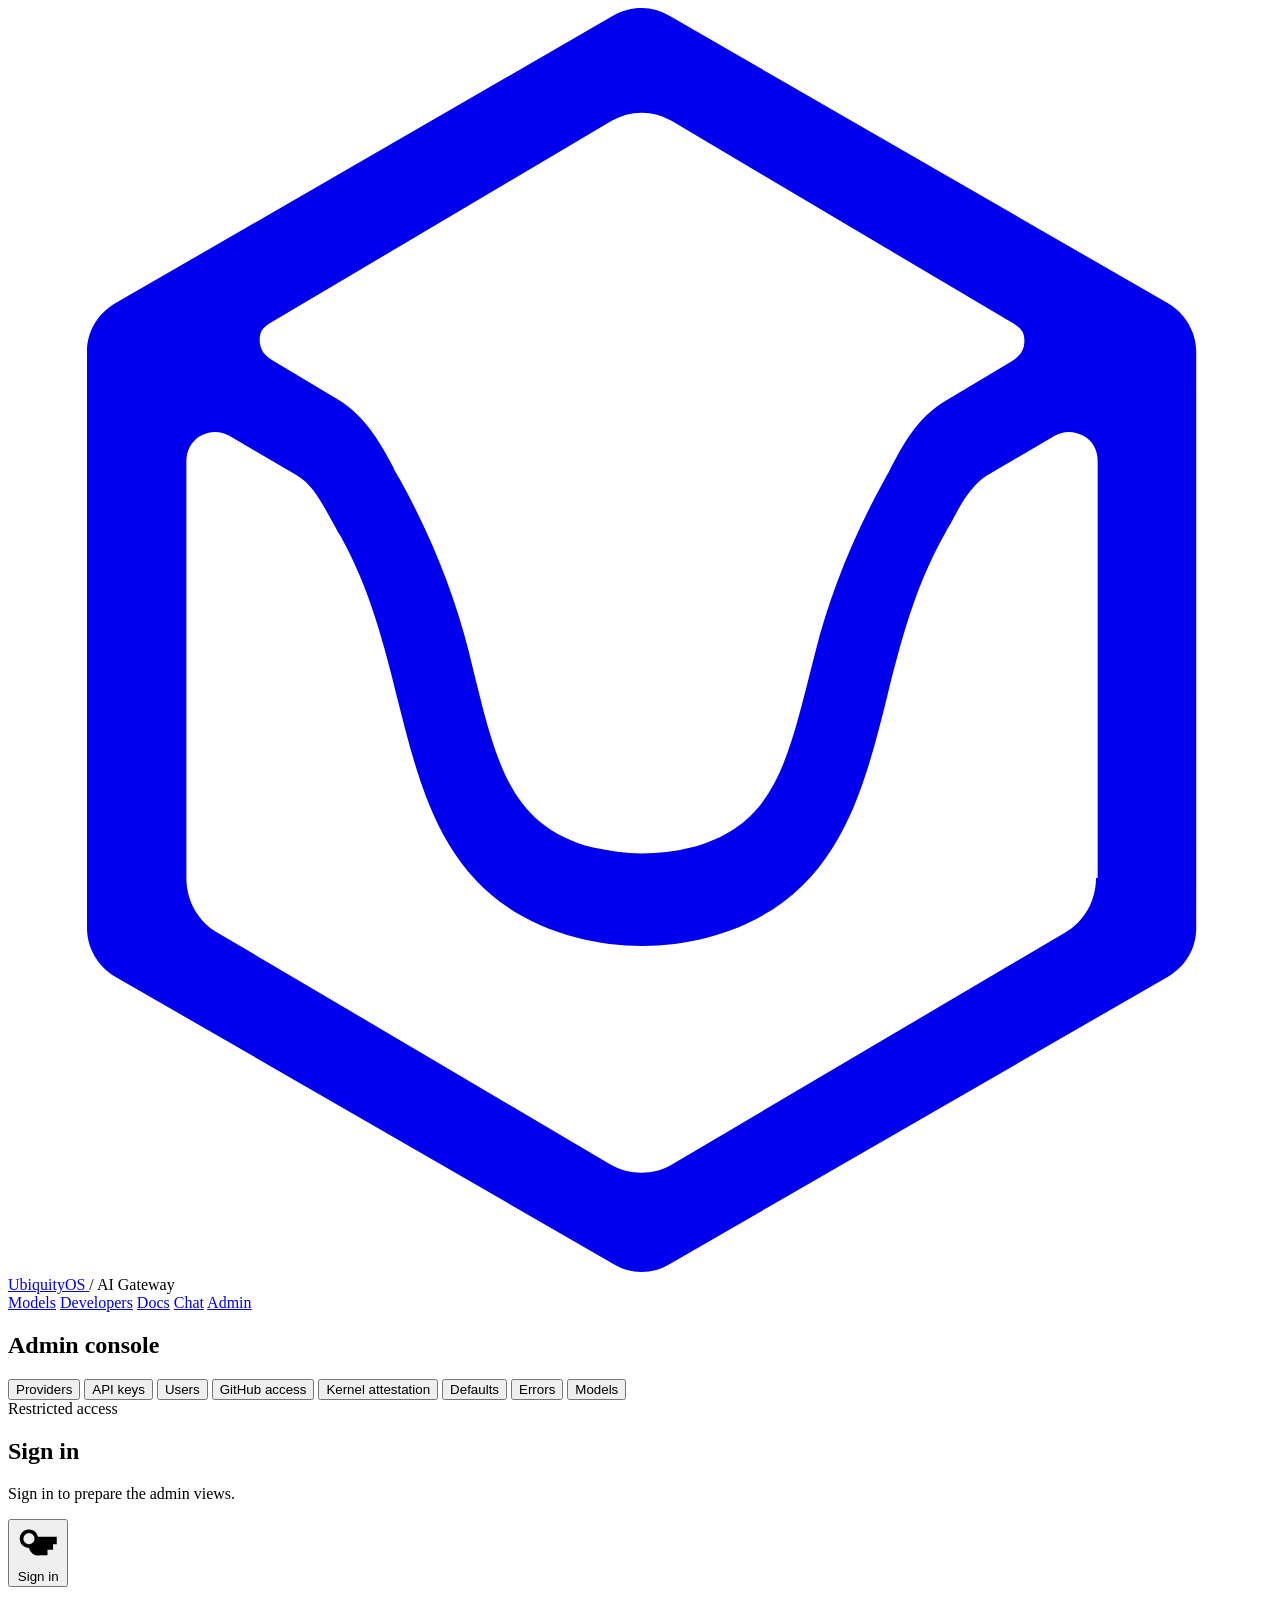
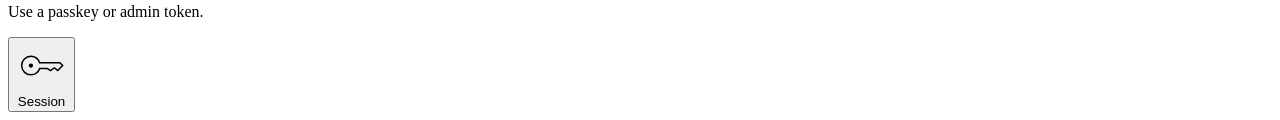
==== static/admin.html @ a7c97e02 "feat(admin): add Models tab with whitelist editor UI" ====
<!DOCTYPE html>
<html lang="en">
  <head>
    <meta charset="utf-8" />
    <meta name="viewport" content="width=device-width, initial-scale=1" />
    <title>UbiquityOS — AI Admin Console</title>
    <meta
      name="description"
      content="Admin console for ai.ubq.fi. Manage gateway API keys with an admin token."
    />
    <link rel="icon" href="/favicon-32.png" type="image/png" sizes="32x32" />
    <link rel="icon" href="/favicon.png" type="image/png" sizes="256x256" />
    <link rel="stylesheet" href="/style.css?v=app-minimal-20260912" />
    <link rel="stylesheet" href="/admin.css?v=app-minimal-20260912" />
  </head>
  <body data-page="admin" data-role="admin" data-auth-widget="collapsed" data-auth-scope="none">
    <div data-shell>
      <header data-shared-header>
        <div data-brand>
          <a data-brand-link href="/">
            <svg data-logo viewBox="0 0 96 96" aria-hidden="true" focusable="false">
              <path
                fill="currentColor"
                d="M90.245 26.095c0-1.471-.832-2.878-2.111-3.646L50.201.576A4.03 4.03 0 0 0 48.091 0c-.704 0-1.472.192-2.111.576L8.11 22.449C6.833 23.216 6 24.559 6 26.095v43.81c0 1.471.832 2.879 2.11 3.646l37.934 21.873a4.04 4.04 0 0 0 4.157 0l37.933-21.873c1.28-.767 2.11-2.11 2.11-3.646zm-7.612 39.973c0 1.727-.896 3.326-2.367 4.157L50.457 87.814c-.703.447-1.535.639-2.367.639-.831 0-1.599-.192-2.366-.64l-29.81-17.588c-1.47-.831-2.366-2.43-2.366-4.157V34.409c0-.767.384-1.535 1.088-1.919a2.2 2.2 0 0 1 2.175 0l5.117 3.006c1.215.704 1.919 2.11 2.814 3.71.192.32.32.64.512.895 2.239 4.03 3.326 8.315 4.35 12.472 1.919 7.61 3.838 15.478 13.625 18.036 3.198.831 6.653.831 9.85 0 9.724-2.558 11.707-10.425 13.626-18.036 1.023-4.157 2.11-8.442 4.35-12.472.192-.32.32-.64.511-.895.832-1.6 1.6-2.942 2.815-3.71l5.117-3.006c.64-.383 1.472-.383 2.175 0 .704.384 1.088 1.088 1.088 1.92v31.658zM45.852 8.57a4.45 4.45 0 0 1 4.541 0l25.78 15.286c.639.384 1.023.64 1.023 1.407 0 .768-.384 1.215-1.024 1.6l-4.925 2.941c-2.175 1.28-3.263 3.326-4.222 5.18l-.064.129c-.128.255-.256.447-.384.703-2.43 4.35-4.222 8.954-5.245 13.047-2.047 7.931-2.815 13.176-9.468 14.903-1.215.32-2.494.447-3.71.447-1.279 0-2.494-.192-3.71-.447-6.652-1.727-7.484-6.972-9.467-14.966-1.023-4.094-2.814-8.699-5.245-13.048-.128-.192-.256-.448-.384-.64l-.064-.191c-.96-1.791-2.11-3.902-4.222-5.18l-4.925-2.943c-.64-.384-1.024-.831-1.024-1.599 0-.767.384-1.023 1.024-1.407z"
              />
            </svg>
            <span>UbiquityOS</span>
          </a>
          <span data-muted>/ AI Gateway</span>
        </div>
        <nav data-actions aria-label="Primary">
          <a data-button href="/models">Models</a>
          <a data-button href="/developers">Developers</a>
          <a data-button href="/docs">Docs</a>
          <a data-button href="/chat">Chat</a>
          <a data-button aria-current="page" href="/admin">Admin</a>
        </nav>
      </header>

      <main>
        <section data-hero>
          <div data-admin-heading>
            <div>
              <h1>Admin console</h1>
            </div>
          </div>
          <div data-tabs role="tablist" aria-label="Admin sections">
            <button
              id="view-tab-providers"
              type="button"
              role="tab"
              aria-controls="view-providers"
              aria-selected="true"
            >
              Providers
            </button>
            <button id="view-tab-keys" type="button" role="tab" aria-controls="view-keys" aria-selected="false">
              API keys
            </button>
            <button id="view-tab-users" type="button" role="tab" aria-controls="view-users" aria-selected="false">
              Users
            </button>
            <button id="view-tab-kernel" type="button" role="tab" aria-controls="view-kernel" aria-selected="false">
              GitHub access
            </button>
            <button id="view-tab-pubkeys" type="button" role="tab" aria-controls="view-pubkeys" aria-selected="false">
              Kernel attestation
            </button>
            <button id="view-tab-defaults" type="button" role="tab" aria-controls="view-defaults" aria-selected="false">
              Defaults
            </button>
            <button id="view-tab-errors" type="button" role="tab" aria-controls="view-errors" aria-selected="false">
              Errors
            </button>
            <button id="view-tab-models" type="button" role="tab" aria-controls="view-models"
              aria-selected="false">Models</button>
          </div>
        </section>

        <section
          id="view-loading"
          data-view="loading"
          data-layout="grid"
          role="region"
          aria-labelledby="admin-loading-title"
        >
          <article data-card aria-labelledby="admin-loading-title">
            <header>
              <span data-admin-eyebrow>Restricted access</span>
              <h2 id="admin-loading-title">Sign in</h2>
              <p id="admin-loading-summary">Sign in to prepare the admin views.</p>
            </header>
            <div data-card-body>
              <div id="admin-auth-gate" data-auth-gate>
                <button id="admin-auth-gate-open" type="button" data-variant="primary">
                  <svg data-material-icon viewBox="0 0 24 24" aria-hidden="true" focusable="false">
                    <path
                      d="M7 14a5 5 0 1 1 4.9-6H22v4h-2v3h-3v3h-4.1A5 5 0 0 1 7 14Zm0-2a3 3 0 1 0 0-6 3 3 0 0 0 0 6Z"
                    />
                  </svg>
                  <span>Sign in</span>
                </button>
                <p>Use a passkey or admin token.</p>
              </div>
              <div id="admin-loading-grid" data-loading-grid hidden>
                <div data-loading-item>
                  <span data-auth-label>Session</span>
                  <span id="loading-auth-status" data-badge data-state="unknown">Not checked</span>
                </div>
                <div data-loading-item>
                  <span data-auth-label>API keys</span>
                  <span id="loading-keys-status" data-badge data-state="unknown">Waiting</span>
                </div>
                <div data-loading-item>
                  <span data-auth-label>Users</span>
                  <span id="loading-users-status" data-badge data-state="unknown">Waiting</span>
                </div>
                <div data-loading-item>
                  <span data-auth-label>GitHub access</span>
                  <span id="loading-kernel-status" data-badge data-state="unknown">Waiting</span>
                </div>
                <div data-loading-item>
                  <span data-auth-label>Rate limit queue</span>
                  <span id="loading-queue-status" data-badge data-state="unknown">Waiting</span>
                </div>
                <div data-loading-item>
                  <span data-auth-label>Attestation</span>
                  <span id="loading-pubkeys-status" data-badge data-state="unknown">Waiting</span>
                </div>
                <div data-loading-item>
                  <span data-auth-label>Defaults</span>
                  <span id="loading-defaults-status" data-badge data-state="unknown">Waiting</span>
                </div>
                <div data-loading-item>
                  <span data-auth-label>Upstream auth</span>
                  <span id="loading-upstream-status" data-badge data-state="unknown">Waiting</span>
                </div>
                <div data-loading-item>
                  <span data-auth-label>Providers</span>
                  <span id="loading-providers-status" data-badge data-state="unknown">Waiting</span>
                </div>
              </div>
            </div>
          </article>
        </section>

        <section
          id="view-users"
          data-view="users"
          data-layout="grid"
          role="tabpanel"
          aria-labelledby="view-tab-users"
          hidden
        >
          <article data-card aria-labelledby="card-users">
            <header>
              <h2 id="card-users">Passkey users</h2>
              <p>Use the fallback admin token to manage account roles.</p>
            </header>
            <div data-card-body>
              <span id="passkey-users-badge" data-badge data-state="unknown">Not loaded</span>
              <div id="passkey-users-list" data-key-list role="list"></div>
            </div>
          </article>
        </section>

        <section
          id="view-keys"
          data-view="keys"
          data-layout="grid"
          role="tabpanel"
          aria-labelledby="view-tab-keys"
          hidden
        >
          <details data-card data-span="half" data-disclosure>
            <summary id="card-create-key">Create API key</summary>
            <div data-card-body>
              <label data-field>
                <span data-label>Name</span>
                <input id="key-name" type="text" inputmode="text" autocomplete="off" placeholder="example key" />
              </label>
              <label data-field>
                <span data-label>Expires</span>
                <select id="key-expires">
                  <option value="forever">Forever</option>
                  <option value="day">1 day</option>
                  <option value="week">1 week</option>
                  <option value="month">1 month</option>
                  <option value="quarter" selected>1 quarter</option>
                  <option value="year">1 year</option>
                </select>
              </label>
              <label data-field>
                <span data-label>Rate limit (requests)</span>
                <input id="key-usage-limit" type="number" inputmode="numeric" placeholder="50" value="50" />
              </label>
              <label data-field>
                <span data-label>Rate-limit window</span>
                <input
                  id="key-usage-window"
                  type="number"
                  inputmode="numeric"
                  placeholder="604800000"
                  aria-describedby="key-window-help"
                />
                <small id="key-window-help" data-field-help>Milliseconds</small>
              </label>
              <div data-layout="row" data-preset-control aria-label="Rate-limit window presets">
                <button id="key-window-1m" type="button">1m</button>
                <button id="key-window-1h" type="button">1h</button>
                <button id="key-window-1d" type="button">1d</button>
                <button id="key-window-1w" type="button">1w</button>
              </div>
              <section data-paid-fallback-create aria-labelledby="create-paid-fallback-label">
                <label data-check data-paid-fallback-toggle>
                  <span id="create-paid-fallback-label">
                    <strong>Metered paid overflow</strong>
                    <small>Use once Codex returns its final rate-limit response.</small>
                  </span>
                  <input
                    id="key-paid-fallback-enabled"
                    type="checkbox"
                    role="switch"
                    aria-controls="key-paid-fallback-settings"
                  />
                </label>
                <div id="key-paid-fallback-settings" data-paid-fallback-settings hidden>
                  <label data-field>
                    <span data-label>Window cap (credits; -1 = unlimited)</span>
                    <input
                      id="key-paid-fallback-limit"
                      type="number"
                      inputmode="decimal"
                      min="-1"
                      step="0.000001"
                      placeholder="-1 or 1"
                      aria-describedby="key-paid-fallback-warning"
                      disabled
                    />
                  </label>
                  <p id="key-paid-fallback-warning" data-paid-fallback-warning>
                    Enabling fallback can send prompts, code, tools, and attachments to Metered.
                    Pricing is checked only when this key is enabled; re-enabling checks it again.
                    Ordinary requests never recheck it.
                  </p>
                </div>
              </section>
              <div data-layout="row">
                <button
                  id="create-key"
                  type="button"
                  data-variant="primary"
                >
                  <svg viewBox="0 0 24 24" aria-hidden="true" focusable="false">
                    <line x1="12" y1="8" x2="12" y2="16" />
                    <line x1="8" y1="12" x2="16" y2="12" />
                  </svg>
                  <span>Create key</span>
                </button>
                <span id="create-badge" data-badge data-state="unknown" role="status" aria-live="polite">Idle</span>
              </div>
              <pre id="create-result" data-code hidden></pre>
            </div>
          </details>

          <article data-card aria-labelledby="card-keys">
            <header data-card-heading>
              <div>
                <h2 id="card-keys">API keys</h2>
              </div>
              <span id="keys-badge" data-badge data-state="unknown" role="status" aria-live="polite">
                Not loaded
              </span>
            </header>
            <div data-card-body>
              <div data-tabs role="tablist" aria-label="API keys view">
                <button
                  id="keys-tab-active"
                  type="button"
                  role="tab"
                  aria-controls="keys-list"
                  aria-selected="true"
                >
                  Active
                </button>
                <button
                  id="keys-tab-revoked"
                  type="button"
                  role="tab"
                  aria-controls="keys-list"
                  aria-selected="false"
                >
                  Revoked
                </button>
                <button id="keys-tab-all" type="button" role="tab" aria-controls="keys-list" aria-selected="false">
                  All
                </button>
              </div>
              <div id="keys-list" data-key-list role="list"></div>
            </div>
          </article>
        </section>

        <section
          id="view-kernel"
          data-view="kernel"
          data-layout="grid"
          role="tabpanel"
          aria-labelledby="view-tab-kernel"
          hidden
        >
          <details data-card data-disclosure>
            <summary id="card-access-overview">Access summary</summary>
            <div data-card-body>
              <div data-auth-grid>
                <div data-auth-item>
                  <div data-auth-head>
                    <h3 data-auth-title>API keys</h3>
                  </div>
                  <div data-auth-meta>
                    <span data-auth-label>Keys</span>
                    <span data-auth-value id="access-api-keys">—</span>
                  </div>
                </div>
                <div data-auth-item>
                  <div data-auth-head>
                    <h3 data-auth-title>GitHub tokens</h3>
                  </div>
                  <div data-auth-meta>
                    <span data-auth-label>Repos with analytics</span>
                    <span data-auth-value id="access-github-repos">—</span>
                  </div>
                  <div data-auth-meta>
                    <span data-auth-label>Rate limit queue</span>
                    <span data-auth-value id="access-github-queue">—</span>
                  </div>
                </div>
                <div data-auth-item>
                  <div data-auth-head>
                    <h3 data-auth-title>Kernel attestation</h3>
                  </div>
                  <div data-auth-meta>
                    <span data-auth-label>Keys</span>
                    <span data-auth-value id="access-kernel-pubkeys">—</span>
                  </div>
                </div>
                <div data-auth-item>
                  <div data-auth-head>
                    <h3 data-auth-title>Upstream (Codex)</h3>
                  </div>
                  <div data-auth-meta>
                    <span data-auth-label>Source</span>
                    <span data-auth-value id="access-upstream-source">—</span>
                  </div>
                  <div data-auth-meta>
                    <span data-auth-label>Expires</span>
                    <span data-auth-value id="access-upstream-expiry">—</span>
                  </div>
                </div>
              </div>
            </div>
          </details>
          <article data-card aria-labelledby="card-kernel-queue">
            <header>
              <h2 id="card-kernel-queue">Rate limit queue</h2>
              <p>Requests waiting for an organization or repository rate limit.</p>
            </header>
            <div data-card-body>
              <span id="kernel-queue-badge" data-badge data-state="unknown">Not loaded</span>
              <div id="kernel-queue-list" data-key-list role="list"></div>
            </div>
          </article>
          <article data-card aria-labelledby="card-kernel-limits">
            <header>
              <h2 id="card-kernel-limits">GitHub rate limits</h2>
            </header>
            <div data-card-body>
              <div data-layout="row">
                <button id="kernel-new-toggle" type="button">New rate limit</button>
                <span id="kernel-list-badge" data-badge data-state="unknown">Not loaded</span>
              </div>
              <p id="kernel-attention" data-help data-tone="warning" hidden></p>
              <div data-layout="row">
                <label data-field>
                  <span data-label>Filter</span>
                  <input
                    id="kernel-filter"
                    type="search"
                    inputmode="search"
                    autocomplete="off"
                    placeholder="owner or owner/repo"
                  />
                </label>
                <label data-field>
                  <span data-label>Show</span>
                  <select id="kernel-show">
                    <option value="all" selected>All</option>
                    <option value="active">Active (30d)</option>
                    <option value="near-limit">Near rate limit cap</option>
                    <option value="no-usage">No analytics</option>
                  </select>
                </label>
                <label data-field>
                  <span data-label>Sort</span>
                  <select id="kernel-sort">
                    <option value="owner" selected>Owner/Repo</option>
                    <option value="recent">Recent activity</option>
                    <option value="usage">Requests (window)</option>
                  </select>
                </label>
              </div>
              <div id="kernel-new-panel" data-edit-panel hidden>
                <div data-edit-fields>
                  <label data-field>
                    <span data-label>Owner</span>
                    <input id="kernel-new-owner" type="text" inputmode="text" autocomplete="off" placeholder="acme" />
                  </label>
                  <label data-field id="kernel-new-repo-field">
                    <span data-label>Repo (optional)</span>
                    <input id="kernel-new-repo" type="text" inputmode="text" autocomplete="off" placeholder="demo" />
                  </label>
                  <label data-field>
                    <span data-label>Rate limit (requests)</span>
                    <input id="kernel-new-limit" type="number" inputmode="numeric" placeholder="-1" value="-1" />
                  </label>
                  <label data-field>
                    <span data-label>Window (ms)</span>
                    <input id="kernel-new-window" type="number" inputmode="numeric" placeholder="604800000" />
                  </label>
                  <label data-field>
                    <span data-label>Expires</span>
                    <input id="kernel-new-expires" type="datetime-local" disabled />
                  </label>
                </div>
                <label data-check>
                  <input id="kernel-new-never" type="checkbox" checked />
                  <span>Never expires</span>
                </label>
                <div data-layout="row">
                  <button id="kernel-new-window-1m" type="button">1m</button>
                  <button id="kernel-new-window-1h" type="button">1h</button>
                  <button id="kernel-new-window-1d" type="button">1d</button>
                  <button id="kernel-new-window-1w" type="button">1w</button>
                </div>
                <div data-action-row>
                  <button id="kernel-new-save" type="button" data-variant="primary">Save</button>
                </div>
                <span id="kernel-new-badge" data-badge data-state="unknown">Idle</span>
              </div>
              <div id="kernel-list" data-key-list role="list"></div>
            </div>
          </article>
        </section>

        <section
          id="view-pubkeys"
          data-view="pubkeys"
          data-layout="grid"
          role="tabpanel"
          aria-labelledby="view-tab-pubkeys"
          hidden
        >
          <details data-card data-span="half" data-disclosure>
            <summary id="card-kernel-pubkey-create">Add attestation key</summary>
            <div data-card-body>
              <label data-field>
                <span data-label>App ID</span>
                <input id="kernel-pubkey-app-id" type="number" inputmode="numeric" placeholder="123456" />
              </label>
              <label data-field>
                <span data-label>Owner (optional)</span>
                <input
                  id="kernel-pubkey-owner"
                  type="text"
                  inputmode="text"
                  autocomplete="off"
                  placeholder="octo-org"
                />
              </label>
              <label data-field>
                <span data-label>Attestation public key (PEM)</span>
                <textarea
                  id="kernel-pubkey-pem"
                  rows="6"
                  placeholder="-----BEGIN PUBLIC KEY-----&#10;...&#10;-----END PUBLIC KEY-----"
                ></textarea>
              </label>
              <div data-layout="row">
                <button id="kernel-pubkey-create" type="button" data-variant="primary"></button>
                <span id="kernel-pubkey-create-badge" data-badge data-state="unknown">Idle</span>
              </div>
            </div>
          </details>

          <article data-card aria-labelledby="card-kernel-pubkeys">
            <header>
              <h2 id="card-kernel-pubkeys">Kernel attestation keys</h2>
            </header>
            <div data-card-body>
              <span id="kernel-pubkeys-badge" data-badge data-state="unknown">Not loaded</span>
              <div id="kernel-pubkeys-list" data-key-list role="list"></div>
            </div>
          </article>
        </section>

        <section
          id="view-defaults"
          data-view="defaults"
          data-layout="grid"
          role="tabpanel"
          aria-labelledby="view-tab-defaults"
          hidden
        >
          <article data-card data-span="half" aria-labelledby="card-defaults">
            <header>
              <h2 id="card-defaults">Defaults</h2>
            </header>
            <div data-card-body>
              <label data-field>
                <span data-label>Model</span>
                <select id="defaults-model"></select>
              </label>
              <label data-field>
                <span data-label>Reasoning</span>
                <select id="defaults-reasoning"></select>
              </label>
              <label data-field>
                <span data-label>Default rate limit (requests)</span>
                <input id="defaults-kernel-limit" type="number" inputmode="numeric" placeholder="-1" />
              </label>
              <label data-field>
                <span data-label>Default window (ms)</span>
                <input id="defaults-kernel-window" type="number" inputmode="numeric" placeholder="604800000" />
              </label>
              <div data-layout="row">
                <button id="defaults-kernel-window-1m" type="button">1m</button>
                <button id="defaults-kernel-window-1h" type="button">1h</button>
                <button id="defaults-kernel-window-1d" type="button">1d</button>
                <button id="defaults-kernel-window-1w" type="button">1w</button>
              </div>
              <span id="defaults-badge" data-badge data-state="unknown">Idle</span>
            </div>
          </article>

          <details data-card data-span="half" data-disclosure>
            <summary id="card-metered-quota">Metered 2 usage</summary>
            <div data-card-body>
              <span id="metered-quota-badge" data-badge data-state="unknown">Idle</span>
              <div data-metered-quota-summary>
                <strong id="metered-quota-remaining">—</strong>
                <span>reported quota status</span>
                <progress id="metered-quota-progress" max="100" value="0" aria-label="Metered quota remaining" hidden>
                </progress>
              </div>
              <dl data-quota-diagnostics>
                <div>
                  <dt>Available tokens</dt>
                  <dd id="metered-quota-balance">—</dd>
                </div>
                <div>
                  <dt>Granted tokens</dt>
                  <dd id="metered-quota-granted">—</dd>
                </div>
                <div>
                  <dt>Used tokens</dt>
                  <dd id="metered-quota-token-usage">—</dd>
                </div>
                <div>
                  <dt>Cycle baseline</dt>
                  <dd id="metered-quota-baseline">—</dd>
                </div>
                <div>
                  <dt>Latest refill</dt>
                  <dd id="metered-quota-latest-refill">—</dd>
                </div>
                <div>
                  <dt>Inferred credit</dt>
                  <dd id="metered-quota-inferred-credit">—</dd>
                </div>
                <div>
                  <dt>Cache</dt>
                  <dd id="metered-quota-cache">—</dd>
                </div>
                <div>
                  <dt>Confidence</dt>
                  <dd id="metered-quota-confidence">—</dd>
                </div>
                <div>
                  <dt>Observed</dt>
                  <dd id="metered-quota-observed">—</dd>
                </div>
                <div>
                  <dt>Cycle started</dt>
                  <dd id="metered-quota-cycle-started">—</dd>
                </div>
              </dl>
            </div>
          </details>
        </section>

        <section
          id="view-providers"
          data-view="providers"
          data-layout="grid"
          role="tabpanel"
          aria-labelledby="view-tab-providers"
          hidden
        >
          <article data-card aria-labelledby="card-provider-capacity">
            <header>
              <h2 id="card-provider-capacity">Providers</h2>
            </header>
            <div data-card-body>
              <div data-provider-heading>
                <span id="provider-capacity-badge" data-badge data-state="unknown">Not loaded</span>
                <span id="provider-capacity-updated" data-muted>Waiting for snapshot</span>
              </div>
              <div
                id="provider-capacity-chart"
                data-capacity-chart
                role="group"
                aria-label="Provider capacity history"
              ></div>
              <div id="provider-capacity-list" data-capacity-list role="list"></div>
            </div>
          </article>

          <details data-card data-provider-details>
            <summary id="card-quota-runway">Quota forecast</summary>
            <div data-card-body>
              <div data-provider-heading>
                <span id="quota-runway-badge" data-badge data-state="unknown">Not loaded</span>
                <span id="quota-runway-updated" data-muted>Waiting for projection</span>
              </div>
              <div id="quota-runway-summary" data-quota-runway-summary role="status"></div>
              <div id="quota-runway-list" data-quota-runway-list role="list"></div>
              <p id="quota-runway-note" data-muted></p>
            </div>
          </details>
        </section>

        <section
          id="view-errors"
          data-view="errors"
          data-layout="grid"
          role="tabpanel"
          aria-labelledby="view-tab-errors"
          hidden
        >
          <article data-card aria-labelledby="card-errors">
            <header>
              <h2 id="card-errors">Gateway errors</h2>
              <p>Failed requests from the last seven days.</p>
            </header>
            <div data-card-body>
              <div data-provider-heading>
                <span id="errors-badge" data-badge data-state="unknown">Not loaded</span>
                <span id="errors-updated" data-muted>Waiting for history</span>
              </div>
              <div id="errors-list" data-key-list role="list" aria-live="polite"></div>
            </div>
          </article>
        </section>
        <section id="view-models" data-view="models" data-layout="grid" role="tabpanel"
          aria-labelledby="view-tab-models" hidden>
          <article data-card aria-labelledby="card-models">
            <header>
              <h2 id="card-models">Model Whitelist</h2>
              <p>When non-empty, only whitelisted model IDs appear on model-list endpoints. An empty list shows all models. This does not block inference.</p>
            </header>
            <div data-card-body>
              <label data-field>
                <span data-label>Whitelisted model IDs</span>
                <textarea id="models-whitelist-input" rows="8" placeholder="gpt-5.4-codex&#10;gpt-5.6-sol"
                  style="font-family:monospace;font-size:0.875rem;width:100%"></textarea>
              </label>
              <div data-layout="row">
                <button id="models-whitelist-save" type="button">Save</button>
                <span id="models-whitelist-badge" data-badge data-state="unknown">Idle</span>
              </div>
            </div>
          </article>
        </section>
      </main>

      <section id="view-session" data-auth-widget aria-label="Admin authentication" aria-expanded="false">
        <article id="auth-widget-panel" data-card aria-labelledby="card-admin-auth" tabindex="-1" hidden>
          <header data-auth-widget-header>
            <h2 id="card-admin-auth">Account</h2>
            <button id="auth-widget-close" type="button" data-icon-button aria-label="Collapse authentication">
              <svg viewBox="0 0 24 24" aria-hidden="true" focusable="false">
                <path d="M6 6l12 12M18 6 6 18" />
              </svg>
            </button>
          </header>
          <div data-card-body>
            <label data-field>
              <span data-label>Target</span>
              <select id="admin-base">
                <option value="local">This origin</option>
                <option value="ai">ai.ubq.fi</option>
              </select>
            </label>
            <span id="base-preview" hidden></span>
            <div data-layout="row">
              <button
                id="admin-passkey-login"
                type="button"
                data-tooltip="Use iCloud Keychain or another passkey provider to sign in"
              >
                <svg data-material-icon viewBox="0 0 24 24" aria-hidden="true" focusable="false">
                  <path
                    d="M11 7 9.6 8.4l2.6 2.6H2v2h10.2l-2.6 2.6L11 17l5-5-5-5zm9 12h-8v2h8c1.1 0 2-.9 2-2V5c0-1.1-.9-2-2-2h-8v2h8v14z"
                  />
                </svg>
                <span>Sign in with passkey</span>
              </button>
              <button
                id="admin-passkey-register"
                type="button"
                data-tooltip="Create a passkey for this account on the current domain"
              >
                <svg data-material-icon viewBox="0 0 24 24" aria-hidden="true" focusable="false">
                  <path
                    d="M15 12c2.21 0 4-1.79 4-4s-1.79-4-4-4-4 1.79-4 4 1.79 4 4 4zM7 20v-2c0-2.67 5.33-4 8-4 .32 0 .7.02 1.1.07-.7.86-1.1 1.94-1.1 3.13V20H7zm12-3v-3h-2v3h-3v2h3v3h2v-3h3v-2h-3z"
                  />
                </svg>
                <span>Add passkey</span>
              </button>
              <button id="admin-sign-out" type="button" data-tooltip="Clear this browser session" hidden>
                <svg data-material-icon viewBox="0 0 24 24" aria-hidden="true" focusable="false">
                  <path
                    d="M17 7 15.59 8.41 18.17 11H8v2h10.17l-2.58 2.59L17 17l5-5-5-5zM4 5h8V3H4c-1.1 0-2 .9-2 2v14c0 1.1.9 2 2 2h8v-2H4V5z"
                  />
                </svg>
                <span>Sign out</span>
              </button>
            </div>
            <span id="admin-passkey-status" data-badge data-state="unknown">Passkey idle</span>
            <details data-passkey-advanced>
              <summary>Account name</summary>
              <div data-passkey-advanced-body>
                <label data-field>
                  <span data-label>Username</span>
                  <input
                    id="admin-passkey-handle"
                    type="text"
                    inputmode="text"
                    autocomplete="off"
                    placeholder="Optional account name"
                  />
                </label>
              </div>
            </details>
            <details data-token-fallback>
              <summary>Use an admin token</summary>
              <div data-token-fallback-body>
                <label data-field>
                  <span data-label>Admin token</span>
                  <input
                    id="admin-token"
                    type="password"
                    inputmode="text"
                    autocomplete="off"
                    placeholder="Paste admin token"
                  />
                </label>
                <div data-layout="row">
                  <label data-check>
                    <input id="remember-admin-token" type="checkbox" />
                    <span>Remember</span>
                  </label>
                  <label data-check>
                    <input id="show-admin-token" type="checkbox" />
                    <span>Show</span>
                  </label>
                </div>
                <span id="admin-auth-badge" data-badge data-state="unknown">Not checked</span>
              </div>
            </details>
          </div>
        </article>
        <button
          id="auth-widget-toggle"
          type="button"
          data-tooltip="Open authentication"
          aria-controls="auth-widget-panel"
          aria-expanded="false"
          aria-label="Open authentication"
        >
          <svg data-material-icon viewBox="0 -960 960 960" aria-hidden="true" focusable="false">
            <path
              d="M251.5-451.5Q240-463 240-480t11.5-28.5Q263-520 280-520t28.5 11.5Q320-497 320-480t-11.5 28.5Q297-440 280-440t-28.5-11.5ZM280-292q-78 0-133-55T92-480q0-78 55-133t133-55q60 0 108 33.5t68 86.5h373l68 68-112 110-65-49-70 51-67-44H456q-20 52-68 86t-108 34Zm0-28q60 0 101.5-36t52.5-84h158l57 38 72-51 63 47 74-74-40-40H434q-11-48-52.5-84T280-640q-66 0-113 47t-47 113q0 66 47 113t113 47Z"
            />
          </svg>
          <span id="auth-widget-toggle-label">Session</span>
        </button>
      </section>
    </div>
    <script type="module" src="/admin.js?v=20260913-reset-count"></script>
  </body>
</html>
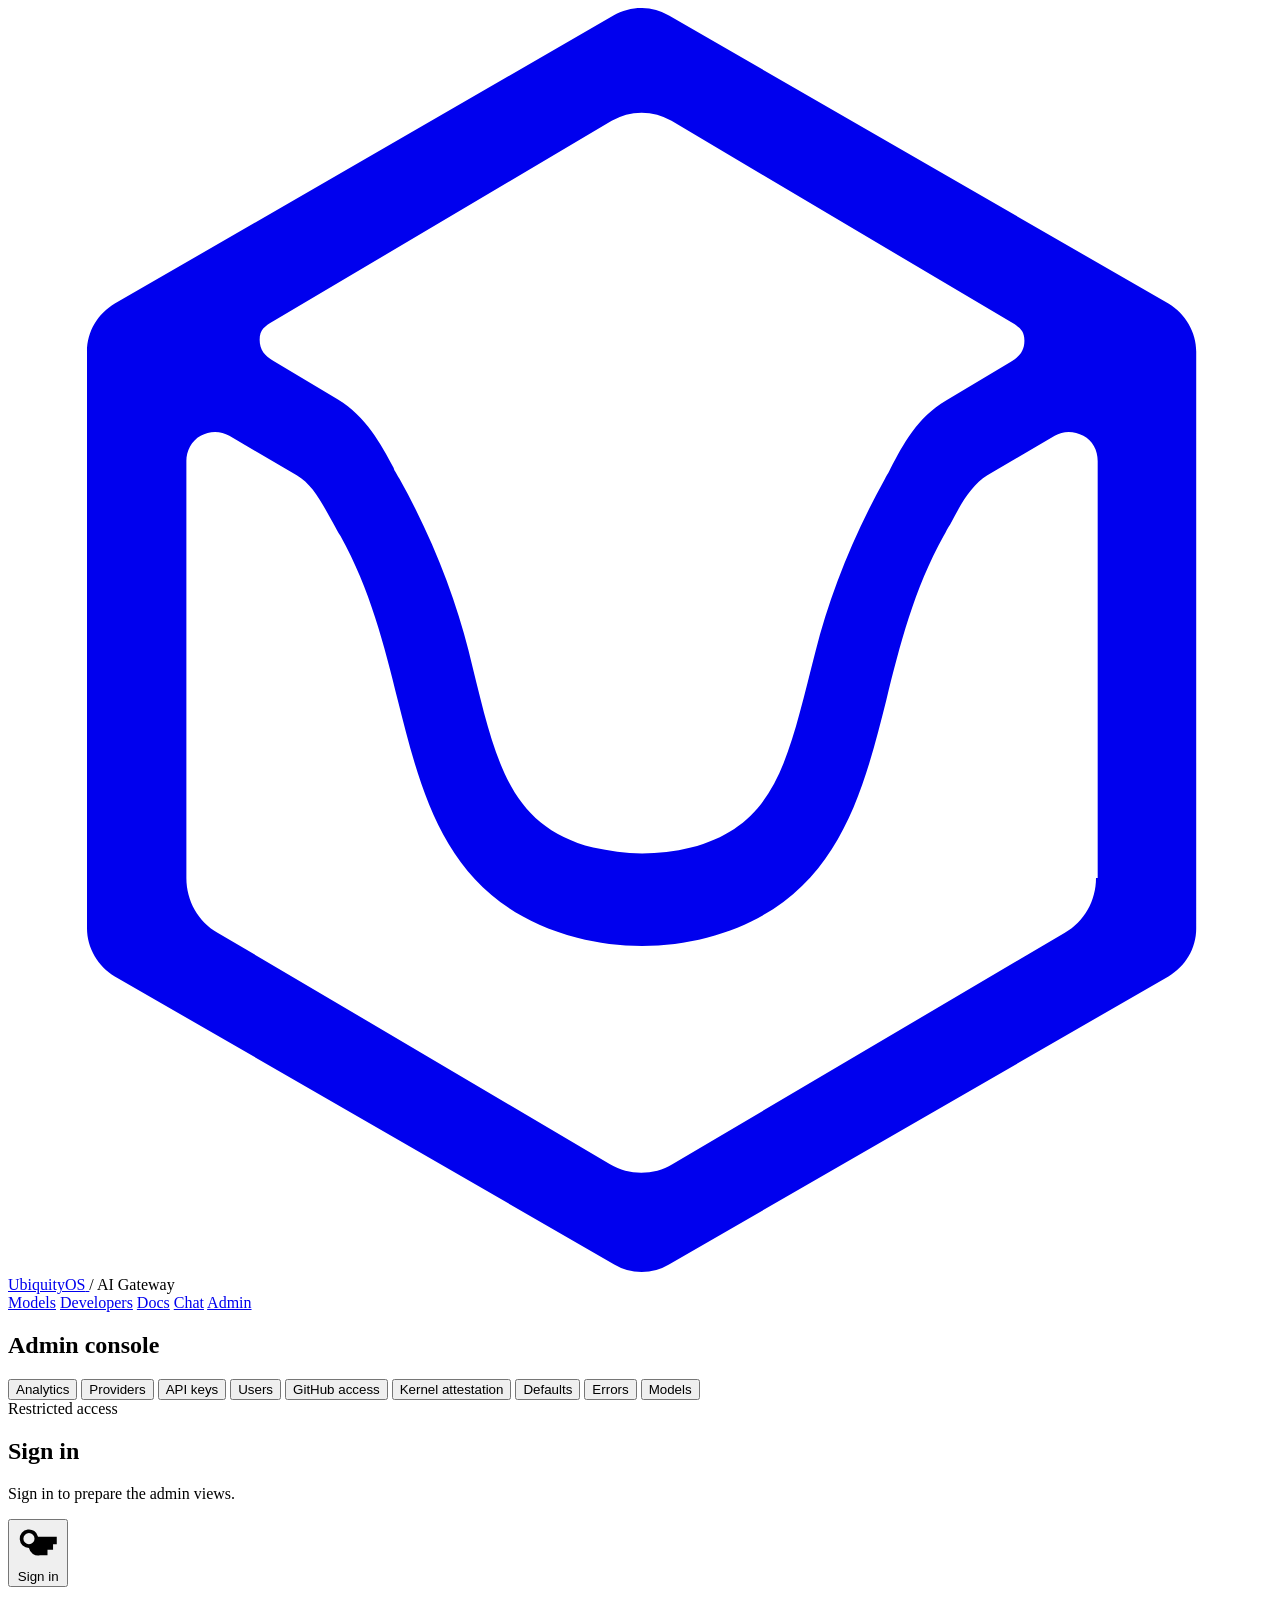
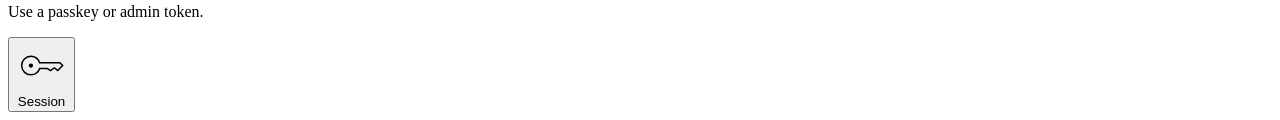
==== commit b2290424: "feat(admin): split the Providers tab into Analytics and a provider picker The first tab was doing tw" ====
--- a/static/admin.html
+++ b/static/admin.html
@@ -10,8 +10,8 @@
     />
     <link rel="icon" href="/favicon-32.png" type="image/png" sizes="32x32" />
     <link rel="icon" href="/favicon.png" type="image/png" sizes="256x256" />
-    <link rel="stylesheet" href="/style.css?v=app-minimal-20260912" />
-    <link rel="stylesheet" href="/admin.css?v=app-minimal-20260912" />
+    <link rel="stylesheet" href="/style.css?v=app-minimal-20260917" />
+    <link rel="stylesheet" href="/admin.css?v=20260917-provider-picker-v1" />
   </head>
   <body data-page="admin" data-role="admin" data-auth-widget="collapsed" data-auth-scope="none">
     <div data-shell>
@@ -46,11 +46,20 @@
           </div>
           <div data-tabs role="tablist" aria-label="Admin sections">
             <button
+              id="view-tab-analytics"
+              type="button"
+              role="tab"
+              aria-controls="view-analytics"
+              aria-selected="true"
+            >
+              Analytics
+            </button>
+            <button
               id="view-tab-providers"
               type="button"
               role="tab"
               aria-controls="view-providers"
-              aria-selected="true"
+              aria-selected="false"
             >
               Providers
             </button>
@@ -136,7 +145,7 @@
                   <span id="loading-upstream-status" data-badge data-state="unknown">Waiting</span>
                 </div>
                 <div data-loading-item>
-                  <span data-auth-label>Providers</span>
+                  <span data-auth-label>Provider health</span>
                   <span id="loading-providers-status" data-badge data-state="unknown">Waiting</span>
                 </div>
               </div>
@@ -599,6 +608,47 @@
         </section>
 
         <section
+          id="view-analytics"
+          data-view="analytics"
+          data-layout="grid"
+          role="tabpanel"
+          aria-labelledby="view-tab-analytics"
+          hidden
+        >
+          <article data-card aria-labelledby="card-provider-capacity">
+            <header>
+              <h2 id="card-provider-capacity">Provider analytics</h2>
+            </header>
+            <div data-card-body>
+              <div data-provider-heading>
+                <span id="provider-capacity-badge" data-badge data-state="unknown">Not loaded</span>
+                <span id="provider-capacity-updated" data-muted>Waiting for snapshot</span>
+              </div>
+              <div
+                id="provider-capacity-chart"
+                data-capacity-chart
+                role="group"
+                aria-label="Provider capacity history"
+              ></div>
+              <div id="provider-capacity-list" data-capacity-list role="list"></div>
+            </div>
+          </article>
+
+          <details data-card data-provider-details>
+            <summary id="card-quota-runway">Quota forecast</summary>
+            <div data-card-body>
+              <div data-provider-heading>
+                <span id="quota-runway-badge" data-badge data-state="unknown">Not loaded</span>
+                <span id="quota-runway-updated" data-muted>Waiting for projection</span>
+              </div>
+              <div id="quota-runway-summary" data-quota-runway-summary role="status"></div>
+              <div id="quota-runway-list" data-quota-runway-list role="list"></div>
+              <p id="quota-runway-note" data-muted></p>
+            </div>
+          </details>
+        </section>
+
+        <section
           id="view-providers"
           data-view="providers"
           data-layout="grid"
@@ -606,37 +656,88 @@
           aria-labelledby="view-tab-providers"
           hidden
         >
-          <article data-card aria-labelledby="card-provider-capacity">
+          <article data-card aria-labelledby="card-providers">
             <header>
-              <h2 id="card-provider-capacity">Providers</h2>
-            </header>
-            <div data-card-body>
-              <div data-provider-heading>
-                <span id="provider-capacity-badge" data-badge data-state="unknown">Not loaded</span>
-                <span id="provider-capacity-updated" data-muted>Waiting for snapshot</span>
-              </div>
-              <div
-                id="provider-capacity-chart"
-                data-capacity-chart
-                role="group"
-                aria-label="Provider capacity history"
-              ></div>
-              <div id="provider-capacity-list" data-capacity-list role="list"></div>
-            </div>
-          </article>
-
-          <details data-card data-provider-details>
-            <summary id="card-quota-runway">Quota forecast</summary>
-            <div data-card-body>
-              <div data-provider-heading>
-                <span id="quota-runway-badge" data-badge data-state="unknown">Not loaded</span>
-                <span id="quota-runway-updated" data-muted>Waiting for projection</span>
-              </div>
-              <div id="quota-runway-summary" data-quota-runway-summary role="status"></div>
-              <div id="quota-runway-list" data-quota-runway-list role="list"></div>
-              <p id="quota-runway-note" data-muted></p>
-            </div>
-          </details>
+              <h2 id="card-providers">Active providers</h2>
+              <p>
+                Check every provider the gateway may dispatch to. Unchecked providers leave inference routing,
+                and the models only they serve disappear from <code>/v1/models</code>, the public catalog, and
+                the Codex catalog. The waterfall order itself never changes. Saving an empty selection removes
+                the filter, so every provider is active again.
+              </p>
+            </header>
+            <div data-card-body>
+              <div data-provider-controls>
+                <label data-field>
+                  <span data-label>Search providers</span>
+                  <input
+                    id="providers-selection-search"
+                    type="search"
+                    placeholder="Search by provider, tier, or model count"
+                    autocomplete="off"
+                  />
+                </label>
+                <label data-field>
+                  <span data-label>Sort</span>
+                  <select id="providers-selection-sort">
+                    <option value="roster">Waterfall order</option>
+                    <option value="models">Most models</option>
+                    <option value="id">Provider A–Z</option>
+                  </select>
+                </label>
+                <div data-provider-filters role="group" aria-label="Filter by tier">
+                  <button id="providers-selection-tier-all" type="button" data-provider-tier="all" aria-pressed="true">
+                    All <span data-provider-filter-count>0</span>
+                  </button>
+                  <button id="providers-selection-tier-subscription" type="button" data-provider-tier="subscription"
+                    aria-pressed="false">
+                    Subscription <span data-provider-filter-count>0</span>
+                  </button>
+                  <button id="providers-selection-tier-paid" type="button" data-provider-tier="paid"
+                    aria-pressed="false">
+                    Paid fallback <span data-provider-filter-count>0</span>
+                  </button>
+                  <button id="providers-selection-tier-direct" type="button" data-provider-tier="direct"
+                    aria-pressed="false">
+                    Direct <span data-provider-filter-count>0</span>
+                  </button>
+                </div>
+                <label data-check="only-active">
+                  <input id="providers-selection-only-active" type="checkbox" />
+                  <span>Only active</span>
+                </label>
+              </div>
+              <div data-provider-status>
+                <span id="providers-selection-badge" data-badge data-state="unknown">Not loaded</span>
+                <p id="providers-selection-summary" data-provider-summary aria-live="polite">
+                  Waiting for the provider roster.
+                </p>
+              </div>
+              <p id="providers-selection-warning" data-help data-tone="warning" hidden></p>
+              <div data-layout="row" data-provider-actions>
+                <button id="providers-selection-check-all" type="button">Check all shown</button>
+                <button id="providers-selection-uncheck-all" type="button">Uncheck all shown</button>
+                <button id="providers-selection-invert" type="button">Invert shown</button>
+                <button id="providers-selection-discard" type="button" disabled>Discard changes</button>
+                <button
+                  id="providers-selection-reload"
+                  type="button"
+                  data-icon-button
+                  data-tooltip="Reload the provider roster and the saved selection"
+                  aria-label="Reload the provider roster and the saved selection"
+                >
+                  <svg viewBox="0 0 24 24" aria-hidden="true" focusable="false">
+                    <path d="M21 12a9 9 0 1 1-2.64-6.36M21 4v6h-6" />
+                  </svg>
+                </button>
+                <button id="providers-selection-save" type="button" data-variant="primary" disabled>Save</button>
+              </div>
+              <div id="providers-selection-list" data-provider-picker role="group" aria-label="Gateway providers"></div>
+              <p data-field-help>
+                To test one provider in isolation: uncheck every provider, check only the one under test, then save.
+              </p>
+            </div>
+          </article>
         </section>
 
         <section
@@ -666,18 +767,90 @@
           <article data-card aria-labelledby="card-models">
             <header>
               <h2 id="card-models">Model Whitelist</h2>
-              <p>When non-empty, only whitelisted model IDs appear on model-list endpoints. An empty list shows all models. This does not block inference.</p>
-            </header>
-            <div data-card-body>
-              <label data-field>
-                <span data-label>Whitelisted model IDs</span>
-                <textarea id="models-whitelist-input" rows="8" placeholder="gpt-5.4-codex&#10;gpt-5.6-sol"
-                  style="font-family:monospace;font-size:0.875rem;width:100%"></textarea>
-              </label>
-              <div data-layout="row">
-                <button id="models-whitelist-save" type="button">Save</button>
-                <span id="models-whitelist-badge" data-badge data-state="unknown">Idle</span>
-              </div>
+              <p>
+                Check every model the gateway may advertise on <code>/models</code>, <code>/v1/models</code>, and the
+                Codex catalog. Checked models stay listed; unchecked models are hidden while at least one model is
+                checked. Saving an empty selection removes the filter, so every discovered model is listed again.
+                Inference is never blocked.
+              </p>
+            </header>
+            <div data-card-body>
+              <div data-model-controls>
+                <label data-field>
+                  <span data-label>Search models</span>
+                  <input
+                    id="models-whitelist-search"
+                    type="search"
+                    placeholder="Search by model, provider, or context size"
+                    autocomplete="off"
+                  />
+                </label>
+                <label data-field>
+                  <span data-label>Sort</span>
+                  <select id="models-whitelist-sort">
+                    <option value="id">Model A–Z</option>
+                    <option value="created">Newest first</option>
+                  </select>
+                </label>
+                <div data-model-filters role="group" aria-label="Filter by provider">
+                  <button id="models-whitelist-provider-all" type="button" data-model-provider="all"
+                    aria-pressed="true">
+                    All <span data-model-filter-count>0</span>
+                  </button>
+                  <button id="models-whitelist-provider-codex" type="button" data-model-provider="codex"
+                    aria-pressed="false">
+                    Codex <span data-model-filter-count>0</span>
+                  </button>
+                  <button id="models-whitelist-provider-openlux" type="button" data-model-provider="openlux"
+                    aria-pressed="false">
+                    Metered 2 <span data-model-filter-count>0</span>
+                  </button>
+                  <button id="models-whitelist-provider-surplus" type="button" data-model-provider="surplus"
+                    aria-pressed="false">
+                    Metered 1 <span data-model-filter-count>0</span>
+                  </button>
+                  <button id="models-whitelist-provider-deepseek" type="button" data-model-provider="deepseek"
+                    aria-pressed="false">
+                    DeepSeek <span data-model-filter-count>0</span>
+                  </button>
+                  <button id="models-whitelist-provider-cerebras" type="button" data-model-provider="cerebras"
+                    aria-pressed="false">
+                    Cerebras <span data-model-filter-count>0</span>
+                  </button>
+                </div>
+                <label data-check="only-selected">
+                  <input id="models-whitelist-only-selected" type="checkbox" />
+                  <span>Only checked</span>
+                </label>
+              </div>
+              <div data-model-status>
+                <span id="models-whitelist-badge" data-badge data-state="unknown">Not loaded</span>
+                <p id="models-whitelist-summary" data-model-summary aria-live="polite">Waiting for the catalog.</p>
+              </div>
+              <p id="models-whitelist-warning" data-help data-tone="warning" hidden></p>
+              <div data-layout="row" data-model-actions>
+                <button id="models-whitelist-check-all" type="button">Check all shown</button>
+                <button id="models-whitelist-uncheck-all" type="button">Uncheck all shown</button>
+                <button id="models-whitelist-invert" type="button">Invert shown</button>
+                <button id="models-whitelist-drop-missing" type="button" hidden>Remove missing</button>
+                <button id="models-whitelist-discard" type="button" disabled>Discard changes</button>
+                <button
+                  id="models-whitelist-reload"
+                  type="button"
+                  data-icon-button
+                  data-tooltip="Reload the catalog and the saved selection"
+                  aria-label="Reload the catalog and the saved selection"
+                >
+                  <svg viewBox="0 0 24 24" aria-hidden="true" focusable="false">
+                    <path d="M21 12a9 9 0 1 1-2.64-6.36M21 4v6h-6" />
+                  </svg>
+                </button>
+                <button id="models-whitelist-save" type="button" data-variant="primary" disabled>Save</button>
+              </div>
+              <div id="models-whitelist-list" data-model-picker role="group" aria-label="Catalog models"></div>
+              <p data-field-help>
+                To re-pick your favorites: uncheck every model, check the ones you want to keep listed, then save.
+              </p>
             </div>
           </article>
         </section>
@@ -797,6 +970,6 @@
         </button>
       </section>
     </div>
-    <script type="module" src="/admin.js?v=20260913-reset-count"></script>
+    <script type="module" src="/admin.js?v=20260917-provider-picker-v1"></script>
   </body>
 </html>
